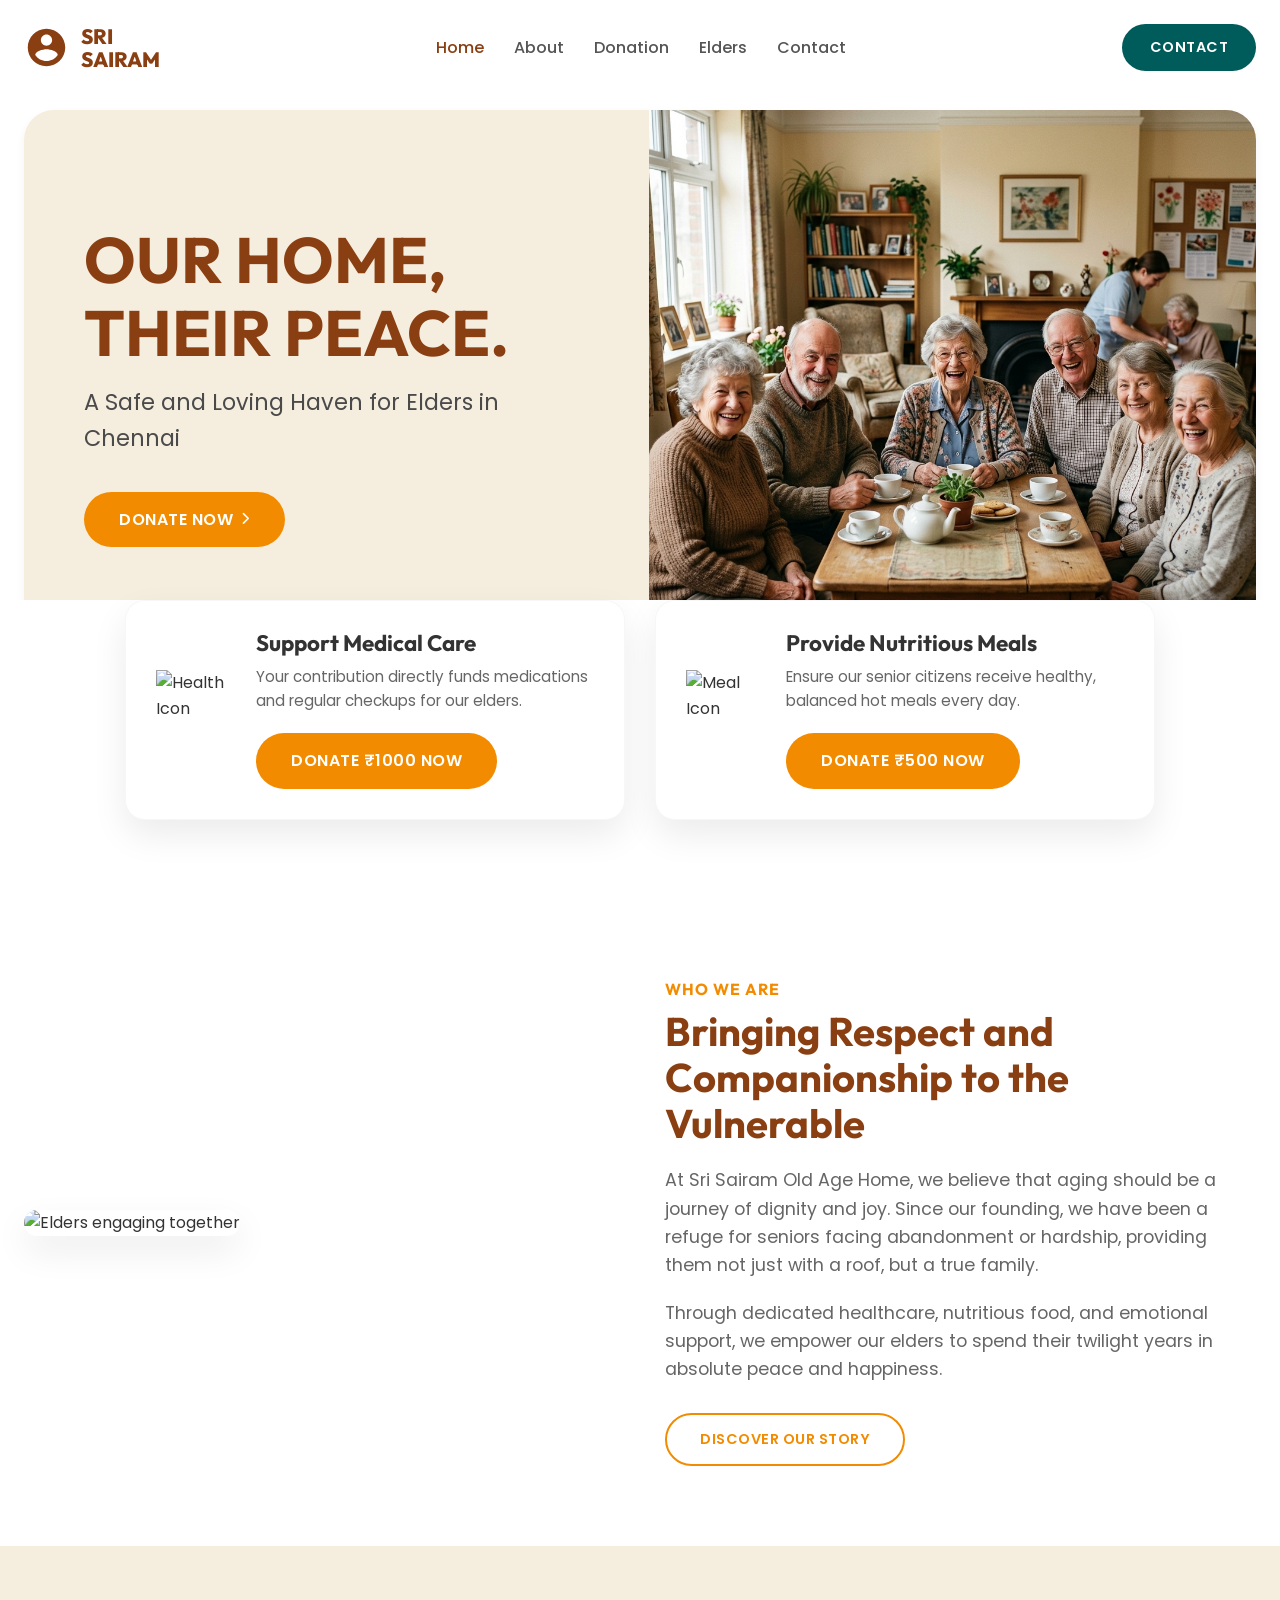
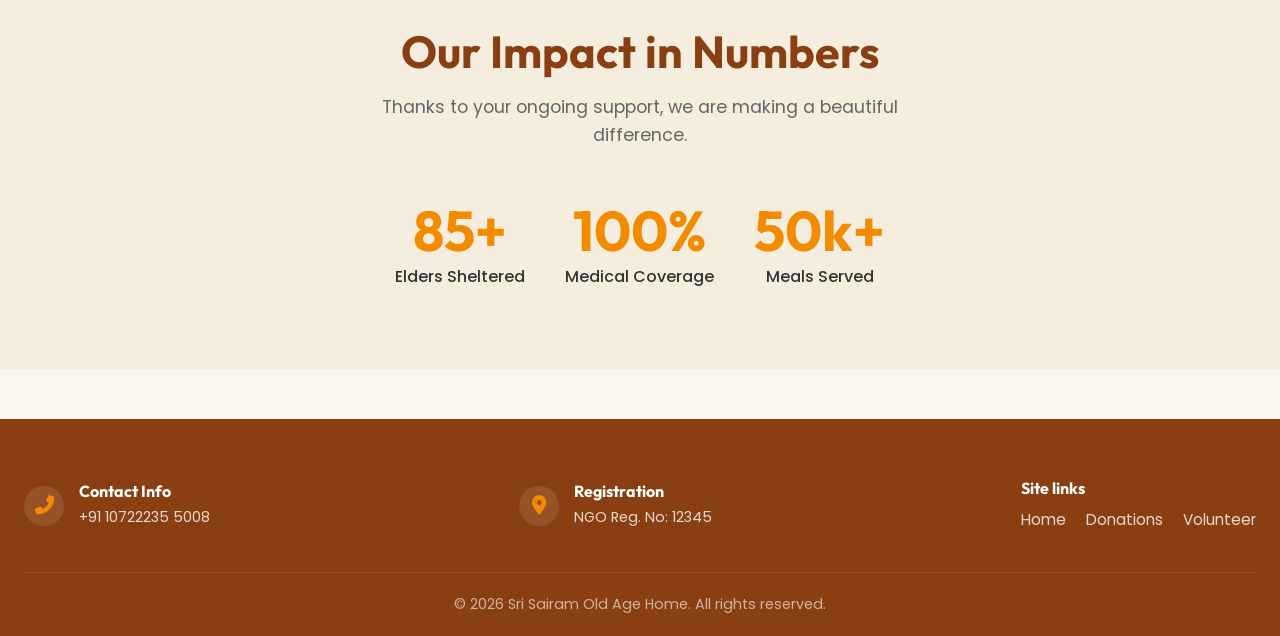
==== index.html @ 3b90da7c "Initial commit of frontend codebase" ====
<!DOCTYPE html>
<html lang="en">
<head>
    <meta charset="UTF-8">
    <meta name="viewport" content="width=device-width, initial-scale=1.0">
    <title>Sri Sairam Old Age Home | A Safe Haven For Elders</title>
    <meta name="description" content="Sri Sairam Old Age Home provides peace, care, and a loving community for senior citizens in Chennai. Donate to support our elders.">
    <link rel="stylesheet" href="https://cdnjs.cloudflare.com/ajax/libs/font-awesome/6.4.0/css/all.min.css">
    <link rel="stylesheet" href="style.css">
</head>
<body>

    <!-- Navbar -->
    <nav class="navbar">
        <div class="container nav-container">
            <a href="index.html" class="logo">
                <svg viewBox="0 0 24 24" fill="currentColor">
                    <path d="M12 2C6.48 2 2 6.48 2 12s4.48 10 10 10 10-4.48 10-10S17.52 2 12 2zm0 3c1.66 0 3 1.34 3 3s-1.34 3-3 3-3-1.34-3-3 1.34-3 3-3zm0 14.2c-2.5 0-4.71-1.28-6-3.22.03-1.99 4-3.08 6-3.08 1.99 0 5.97 1.09 6 3.08-1.29 1.94-3.5 3.22-6 3.22z"/>
                </svg>
                <span>Sri<br>Sairam</span>
            </a>
            <div class="hamburger">
                <i class="fas fa-bars"></i>
            </div>
            <ul class="nav-links">
                <li><a href="index.html" class="active">Home</a></li>
                <li><a href="about.html">About</a></li>
                <li><a href="donate.html">Donation</a></li>
                <li><a href="elders.html">Elders</a></li>
                <li><a href="contact.html">Contact</a></li>
            </ul>
            <a href="contact.html" class="btn btn-teal nav-btn">CONTACT</a>
        </div>
    </nav>

    <!-- Hero Section -->
    <section class="hero-wrapper">
        <div class="container">
            <div class="hero-inner fade-in">
                <div class="hero-content">
                    <h1>OUR HOME,<br>THEIR PEACE.</h1>
                    <p>A Safe and Loving Haven for Elders in Chennai</p>
                    <a href="donate.html" class="btn btn-orange">DONATE NOW <i class="fas fa-chevron-right" style="margin-left: 8px; font-size: 0.8rem;"></i></a>
                </div>
                <!-- Adding image container right side -->
                <div class="hero-image" style="background-image: url('images/hero.png');"></div>
            </div>
        </div>
    </section>

    <!-- Overlay Cards Section -->
    <section class="cards-overlay fade-in">
        <div class="card-feature">
            <div class="card-icon">
                <img src="https://cdn-icons-png.flaticon.com/512/3209/3209935.png" alt="Health Icon">
            </div>
            <div class="card-feature-content">
                <h3>Support Medical Care</h3>
                <p>Your contribution directly funds medications and regular checkups for our elders.</p>
                <a href="donate.html" class="btn btn-orange">DONATE ₹1000 NOW</a>
            </div>
        </div>
        <div class="card-feature">
            <div class="card-icon">
                <img src="https://cdn-icons-png.flaticon.com/512/3063/3063822.png" alt="Meal Icon">
            </div>
            <div class="card-feature-content">
                <h3>Provide Nutritious Meals</h3>
                <p>Ensure our senior citizens receive healthy, balanced hot meals every day.</p>
                <a href="donate.html" class="btn btn-orange">DONATE ₹500 NOW</a>
            </div>
        </div>
    </section>

    <!-- About Preview Section -->
    <section class="section fade-in" style="background: var(--white);">
        <div class="container">
            <div class="about-grid">
                <div class="about-img">
                    <img src="https://images.unsplash.com/photo-1566679093847-a9a3b6f007e9?q=80&w=1471&auto=format&fit=crop" alt="Elders engaging together">
                </div>
                <div class="about-text">
                    <h4 style="color: var(--accent-orange); text-transform: uppercase; margin-bottom: 10px; letter-spacing: 1px;">Who We Are</h4>
                    <h2>Bringing Respect and Companionship to the Vulnerable</h2>
                    <p style="margin-bottom: 20px; font-size: 1.1rem; color: var(--text-gray);">At Sri Sairam Old Age Home, we believe that aging should be a journey of dignity and joy. Since our founding, we have been a refuge for seniors facing abandonment or hardship, providing them not just with a roof, but a true family.</p>
                    <p style="margin-bottom: 30px; font-size: 1.1rem; color: var(--text-gray);">Through dedicated healthcare, nutritious food, and emotional support, we empower our elders to spend their twilight years in absolute peace and happiness.</p>
                    <a href="about.html" class="btn btn-orange-outline">Discover Our Story</a>
                </div>
            </div>
        </div>
    </section>

    <!-- Testimonials / Brief Stats -->
    <section class="section fade-in" style="background: var(--hero-bg);">
        <div class="container" style="text-align: center;">
            <h2 class="section-title">Our Impact in Numbers</h2>
            <p class="section-subtitle">Thanks to your ongoing support, we are making a beautiful difference.</p>
            <div style="display: flex; justify-content: center; gap: 40px; margin-top: 50px; flex-wrap: wrap;">
                <div>
                    <h1 style="font-size: 3.5rem; color: var(--accent-orange);">85+</h1>
                    <p style="font-weight: 500;">Elders Sheltered</p>
                </div>
                <div>
                    <h1 style="font-size: 3.5rem; color: var(--accent-orange);">100%</h1>
                    <p style="font-weight: 500;">Medical Coverage</p>
                </div>
                <div>
                    <h1 style="font-size: 3.5rem; color: var(--accent-orange);">50k+</h1>
                    <p style="font-weight: 500;">Meals Served</p>
                </div>
            </div>
        </div>
    </section>

    <!-- Footer -->
    <footer class="footer">
        <div class="container">
            <div class="footer-top">
                <div class="footer-section">
                    <div class="footer-icon"><i class="fas fa-phone-alt"></i></div>
                    <div class="footer-text">
                        <h4>Contact Info</h4>
                        <p>+91 10722235 5008</p>
                    </div>
                </div>
                
                <div class="footer-section">
                    <div class="footer-icon"><i class="fas fa-map-marker-alt"></i></div>
                    <div class="footer-text">
                        <h4>Registration</h4>
                        <p>NGO Reg. No: 12345</p>
                    </div>
                </div>

                <div class="footer-section">
                    <div class="footer-text">
                        <h4 style="margin-bottom: 10px;">Site links</h4>
                        <div class="footer-links">
                            <a href="index.html">Home</a>
                            <a href="donate.html">Donations</a>
                            <a href="contact.html">Volunteer</a>
                        </div>
                    </div>
                </div>
            </div>
            <div class="footer-bottom">
                <p>&copy; 2026 Sri Sairam Old Age Home. All rights reserved.</p>
            </div>
        </div>
    </footer>

    <script src="script.js"></script>
</body>
</html>
---- style.css ----
@import url('https://fonts.googleapis.com/css2?family=Outfit:wght@300;400;500;600;700;800&family=Poppins:wght@300;400;500;600;700&display=swap');

:root {
  --primary-brown: #8a3f12;
  --primary-brown-light: #a3501a;
  --secondary-teal: #005b5b;
  --accent-orange: #f28b00;
  --bg-cream: #f9f6ef;
  --hero-bg: #f5eedf;
  --text-dark: #333333;
  --text-gray: #666666;
  --white: #ffffff;
  --shadow-sm: 0 4px 10px rgba(0, 0, 0, 0.05);
  --shadow-md: 0 15px 35px rgba(0, 0, 0, 0.08);
  --shadow-lg: 0 25px 50px rgba(0, 0, 0, 0.12);
  --border-radius: 20px;
  --transition: all 0.3s ease-in-out;
}

* {
  margin: 0;
  padding: 0;
  box-sizing: border-box;
}

html {
  scroll-behavior: smooth;
}

body {
  font-family: 'Poppins', sans-serif;
  color: var(--text-dark);
  background-color: var(--bg-cream);
  line-height: 1.6;
  overflow-x: hidden;
}

/* Typography styles */
h1, h2, h3, h4, h5, h6 {
  font-family: 'Outfit', sans-serif;
  font-weight: 700;
  line-height: 1.15;
}

a {
  text-decoration: none;
  color: inherit;
  transition: var(--transition);
}

ul {
  list-style: none;
}

.container {
  max-width: 1280px;
  margin: 0 auto;
  padding: 0 24px;
}

/* Animations */
.fade-in {
  opacity: 0;
  transform: translateY(30px);
  transition: opacity 0.8s ease, transform 0.8s ease;
}

.fade-in.visible {
  opacity: 1;
  transform: translateY(0);
}

/* Buttons */
.btn {
  display: inline-flex;
  align-items: center;
  justify-content: center;
  padding: 12px 28px;
  border-radius: 40px;
  font-weight: 600;
  text-transform: uppercase;
  font-size: 0.9rem;
  letter-spacing: 0.5px;
  cursor: pointer;
  border: none;
  transition: var(--transition);
}

.btn-teal {
  background-color: var(--secondary-teal);
  color: var(--white);
}

.btn-teal:hover {
  background-color: #004545;
  transform: translateY(-2px);
  box-shadow: var(--shadow-sm);
}

.btn-orange {
  background-color: var(--accent-orange);
  color: var(--white);
  padding: 15px 35px;
  font-size: 1rem;
}

.btn-orange:hover {
  background-color: #d67a00;
  transform: translateY(-2px);
  box-shadow: var(--shadow-md);
}

.btn-orange-outline {
  background-color: transparent;
  color: var(--accent-orange);
  border: 2px solid var(--accent-orange);
  padding: 13px 33px;
}
.btn-orange-outline:hover {
  background-color: var(--accent-orange);
  color: var(--white);
}

/* Navbar */
.navbar {
  position: fixed;
  top: 0;
  left: 0;
  width: 100%;
  padding: 24px 0;
  z-index: 1000;
  transition: var(--transition);
  background: transparent;
}

.navbar.scrolled {
  background: var(--white);
  padding: 15px 0;
  box-shadow: var(--shadow-sm);
}

.nav-container {
  display: flex;
  justify-content: space-between;
  align-items: center;
}

.logo {
  display: flex;
  align-items: center;
  gap: 12px;
  font-family: 'Outfit', sans-serif;
  color: var(--primary-brown);
  font-weight: 800;
  line-height: 1.1;
  font-size: 1.3rem;
  text-transform: uppercase;
}
.logo svg {
  width: 45px;
  height: 45px;
  fill: var(--primary-brown);
}

.nav-links {
  display: flex;
  gap: 30px;
  align-items: center;
}

.nav-links a {
  font-weight: 500;
  font-size: 1rem;
  color: #555;
}

.nav-links a:hover, .nav-links a.active {
  color: var(--primary-brown);
}

.hamburger {
  display: none;
  cursor: pointer;
  font-size: 1.5rem;
  color: var(--primary-brown);
}

/* Hero Section */
.hero-wrapper {
  padding-top: 110px;
  background-color: var(--white);
  position: relative;
}

.hero-inner {
  display: flex;
  background-color: var(--hero-bg);
  border-radius: 30px;
  overflow: hidden;
  min-height: 550px;
  position: relative;
  box-shadow: var(--shadow-sm);
}

.hero-content {
  flex: 1;
  padding: 80px 60px;
  display: flex;
  flex-direction: column;
  justify-content: center;
  align-items: flex-start;
  z-index: 2;
}

.hero-content h1 {
  font-size: 4rem;
  color: var(--primary-brown);
  margin-bottom: 15px;
}

.hero-content p {
  font-size: 1.4rem;
  color: #4a4a4a;
  margin-bottom: 35px;
  font-weight: 400;
}

.hero-image {
  flex: 1.2;
  background: url('https://images.unsplash.com/photo-1540479859555-17af45c78602?q=80&w=1470&auto=format&fit=crop') center/cover no-repeat;
  position: relative;
}

/* Needs to match the design */
/* Featured Cards Overlay */
.cards-overlay {
  display: flex;
  justify-content: center;
  gap: 30px;
  margin-top: -60px;
  position: relative;
  z-index: 10;
  padding-bottom: 80px;
  background-color: var(--white);
}

.card-feature {
  background: var(--white);
  border-radius: var(--border-radius);
  padding: 30px;
  display: flex;
  align-items: center;
  gap: 20px;
  width: 500px;
  box-shadow: var(--shadow-md);
  transition: var(--transition);
  border: 1px solid rgba(0,0,0,0.03);
  text-align: center;
  flex-direction: column;
}
@media(min-width: 768px){
  .card-feature {
    flex-direction: row;
    text-align: left;
  }
}

.card-feature:hover {
  transform: translateY(-8px);
  box-shadow: var(--shadow-lg);
}

.card-icon {
  width: 80px;
  height: 80px;
  flex-shrink: 0;
  display: flex;
  align-items: center;
  justify-content: center;
}

.card-icon img {
  width: 100%;
  height: 100%;
  object-fit: contain;
}

.card-feature-content h3 {
  font-size: 1.4rem;
  color: var(--text-dark);
  margin-bottom: 8px;
}

.card-feature-content p {
  font-size: 0.95rem;
  color: var(--text-gray);
  margin-bottom: 20px;
}

/* Sections General */
.section {
  padding: 80px 0;
}

.section-header {
  text-align: center;
  margin-bottom: 50px;
}

.section-title {
  font-size: 2.8rem;
  color: var(--primary-brown);
  margin-bottom: 15px;
}

.section-subtitle {
  font-size: 1.1rem;
  color: var(--text-gray);
  max-width: 600px;
  margin: 0 auto;
}

/* Children / Stories Page */
.children-grid {
  display: grid;
  grid-template-columns: repeat(auto-fill, minmax(300px, 1fr));
  gap: 30px;
}

.child-card {
  background: var(--white);
  border-radius: var(--border-radius);
  overflow: hidden;
  box-shadow: var(--shadow-sm);
  transition: var(--transition);
  border: 1px solid rgba(0,0,0,0.05);
}

.child-card:hover {
  transform: translateY(-10px);
  box-shadow: var(--shadow-lg);
}

.child-img {
  width: 100%;
  height: 250px;
  overflow: hidden;
}

.child-img img {
  width: 100%;
  height: 100%;
  object-fit: cover;
  transition: transform 0.5s ease;
}

.child-card:hover .child-img img {
  transform: scale(1.08);
}

.child-info {
  padding: 25px;
}

.child-info h3 {
  font-size: 1.5rem;
  color: var(--text-dark);
  margin-bottom: 10px;
}

.child-info p {
  font-size: 0.95rem;
  color: var(--text-gray);
  margin-bottom: 20px;
  display: -webkit-box;
  -webkit-line-clamp: 3;
  -webkit-box-orient: vertical;
  overflow: hidden;
}

/* About Page */
.about-grid {
  display: grid;
  grid-template-columns: 1fr 1fr;
  gap: 50px;
  align-items: center;
}

.about-img img {
  width: 100%;
  border-radius: var(--border-radius);
  box-shadow: var(--shadow-md);
}

.about-text h2 {
  font-size: 2.5rem;
  color: var(--primary-brown);
  margin-bottom: 20px;
}

/* Donate Page */
.donate-form-wrapper {
  background: var(--white);
  padding: 50px;
  border-radius: var(--border-radius);
  box-shadow: var(--shadow-md);
  max-width: 800px;
  margin: 0 auto;
}

.amount-options {
  display: flex;
  gap: 15px;
  margin-bottom: 30px;
  flex-wrap: wrap;
}

.amount-btn {
  flex: 1;
  min-width: 120px;
  padding: 15px 20px;
  background: #f4f4f4;
  border: 2px solid #e0e0e0;
  border-radius: 10px;
  font-size: 1.2rem;
  font-weight: 600;
  color: var(--text-dark);
  cursor: pointer;
  transition: var(--transition);
}

.amount-btn.active, .amount-btn:hover {
  background: var(--accent-orange);
  color: var(--white);
  border-color: var(--accent-orange);
}

.form-group {
  margin-bottom: 20px;
}

.form-group label {
  display: block;
  margin-bottom: 8px;
  font-weight: 500;
}

.form-control {
  width: 100%;
  padding: 15px;
  border: 1px solid #ddd;
  border-radius: 8px;
  font-family: 'Poppins', sans-serif;
  font-size: 1rem;
  transition: var(--transition);
}

.form-control:focus {
  outline: none;
  border-color: var(--secondary-teal);
  box-shadow: 0 0 0 3px rgba(0, 91, 91, 0.1);
}

/* Contact Page */
.contact-container {
  display: grid;
  grid-template-columns: 1fr 1.5fr;
  gap: 50px;
}

.contact-info-box {
  background: var(--primary-brown);
  color: var(--white);
  padding: 40px;
  border-radius: var(--border-radius);
}

.contact-info-item {
  display: flex;
  align-items: center;
  gap: 15px;
  margin-bottom: 30px;
}

.contact-info-item i {
  font-size: 1.5rem;
  color: var(--accent-orange);
}

/* Footer */
.footer {
  background-color: var(--primary-brown);
  color: var(--white);
  padding: 60px 0 20px;
  margin-top: 50px;
}

.footer-top {
  display: flex;
  flex-wrap: wrap;
  justify-content: space-between;
  gap: 30px;
  margin-bottom: 40px;
  align-items: center;
}

.footer-section {
  display: flex;
  align-items: center;
  gap: 15px;
}

.footer-icon {
  width: 40px;
  height: 40px;
  background: rgba(255,255,255,0.1);
  border-radius: 50%;
  display: flex;
  align-items: center;
  justify-content: center;
  font-size: 1.2rem;
  color: var(--accent-orange);
}

.footer-text h4 {
  font-size: 1rem;
  margin-bottom: 5px;
}
.footer-text p {
  font-size: 0.9rem;
  color: rgba(255,255,255,0.8);
}

.footer-links {
  display: flex;
  gap: 20px;
}
.footer-links a {
  color: rgba(255,255,255,0.8);
  font-size: 0.95rem;
}
.footer-links a:hover {
  color: var(--white);
}

.footer-bottom {
  text-align: center;
  padding-top: 20px;
  border-top: 1px solid rgba(255,255,255,0.1);
  font-size: 0.9rem;
  color: rgba(255,255,255,0.6);
}

/* Glassmorphism */
.glass {
  background: rgba(255, 255, 255, 0.7);
  backdrop-filter: blur(10px);
  -webkit-backdrop-filter: blur(10px);
  border: 1px solid rgba(255, 255, 255, 0.4);
}

/* Responsive */
@media (max-width: 992px) {
  .hero-inner {
    flex-direction: column;
  }
  .hero-image {
    min-height: 300px;
  }
  .hero-content h1 {
    font-size: 3rem;
  }
  .cards-overlay {
    flex-direction: column;
    align-items: center;
    padding: 0 20px;
    margin-top: -30px;
    background: transparent;
  }
  .card-feature {
    width: 100%;
    margin-bottom: 20px;
  }
  .about-grid, .contact-container {
    grid-template-columns: 1fr;
  }
  .nav-links, .nav-btn {
    display: none;
  }
  .hamburger {
    display: block;
  }
  .nav-links.active {
    display: flex;
    flex-direction: column;
    position: absolute;
    top: 80px;
    left: 0;
    width: 100%;
    background: var(--white);
    padding: 20px;
    box-shadow: var(--shadow-md);
  }
  .nav-btn.active {
    display: inline-flex;
    margin-top: 10px;
  }
}
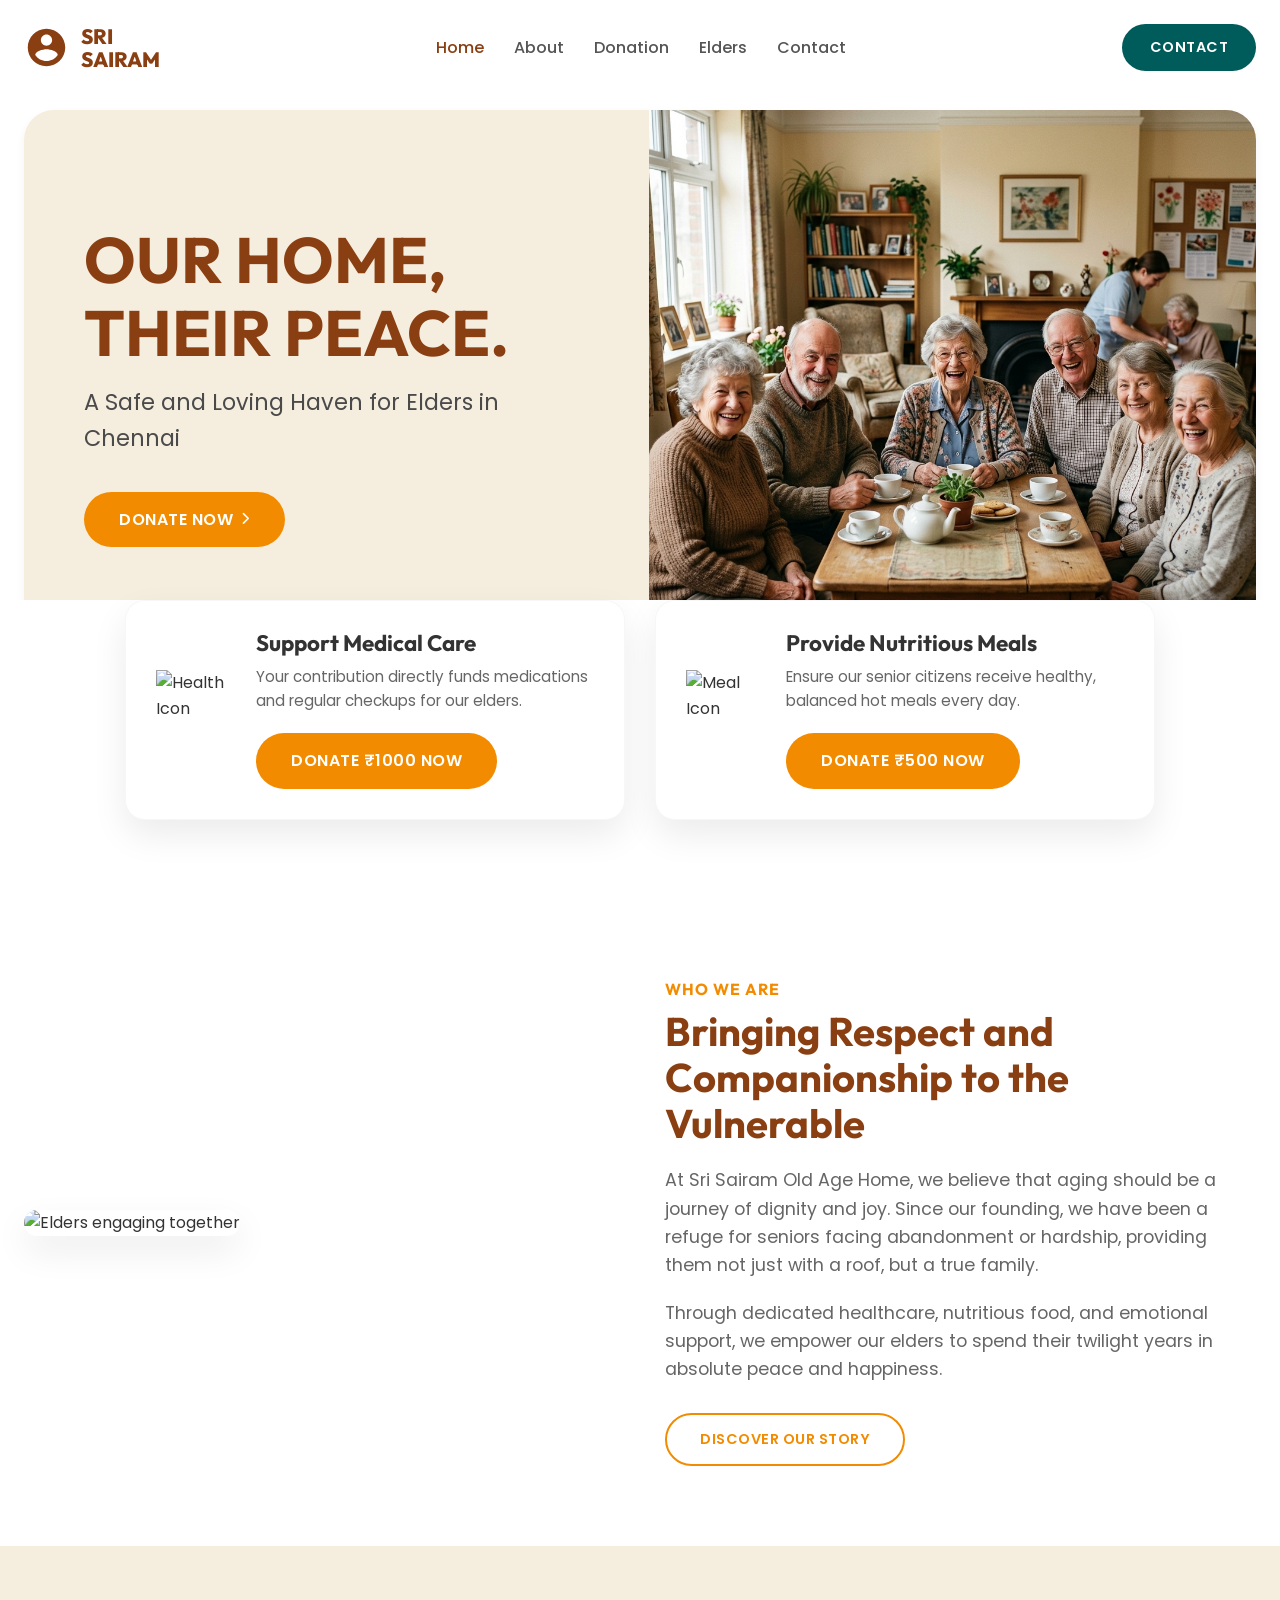
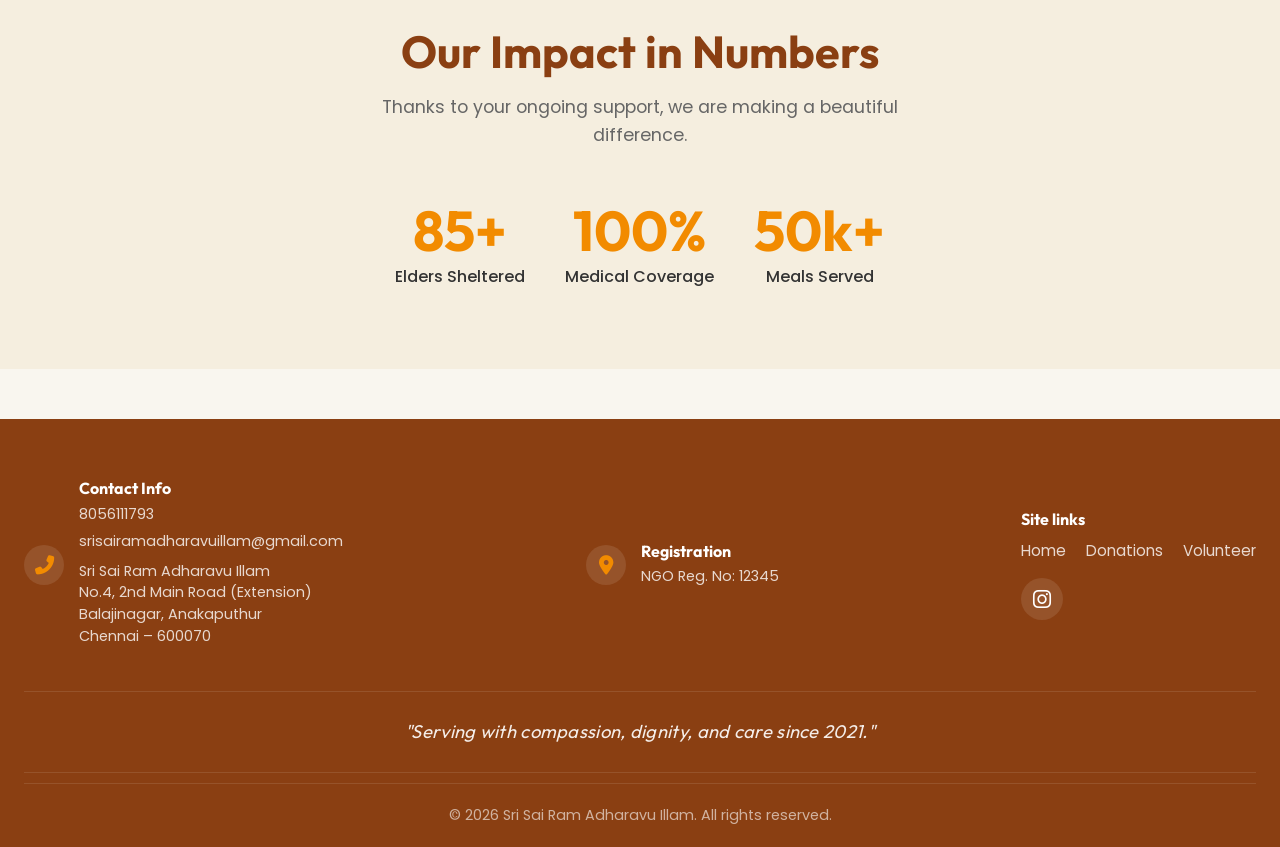
==== commit 1e65ff4c: "Update About Us page with enhanced content and SEO improvements. Revised title and meta descriptions" ====
--- a/index.html
+++ b/index.html
@@ -3,15 +3,52 @@
 <head>
     <meta charset="UTF-8">
     <meta name="viewport" content="width=device-width, initial-scale=1.0">
-    <title>Sri Sairam Old Age Home | A Safe Haven For Elders</title>
-    <meta name="description" content="Sri Sairam Old Age Home provides peace, care, and a loving community for senior citizens in Chennai. Donate to support our elders.">
+    <title>Sri Sai Ram Adharavu Illam | Old Age Home in Chennai</title>
+    <meta name="description" content="Sri Sai Ram Adharavu Illam provides compassionate care, dignity, and support to senior citizens in Chennai. Support our mission through donations and community involvement.">
+    <meta name="keywords" content="Old Age Home Chennai, Senior Citizen Care, Elderly Support, Donate for Elderly Care, Old Age Home Donation">
+    <meta name="author" content="Sri Sai Ram Adharavu Illam">
+    <link rel="canonical" href="index.html">
+    <meta property="og:type" content="website">
+    <meta property="og:title" content="Sri Sai Ram Adharavu Illam | Old Age Home in Chennai">
+    <meta property="og:description" content="Sri Sai Ram Adharavu Illam provides compassionate care, dignity, and support to senior citizens in Chennai.">
+    <meta property="og:locale" content="en_IN">
+    <meta name="twitter:card" content="summary_large_image">
+    <meta name="twitter:title" content="Sri Sai Ram Adharavu Illam | Old Age Home in Chennai">
+    <meta name="twitter:description" content="Compassionate care, dignity, and support for senior citizens in Chennai.">
     <link rel="stylesheet" href="https://cdnjs.cloudflare.com/ajax/libs/font-awesome/6.4.0/css/all.min.css">
     <link rel="stylesheet" href="style.css">
+    <script type="application/ld+json">
+    {
+        "@context": "https://schema.org",
+        "@type": "NGO",
+        "name": "Sri Sai Ram Adharavu Illam",
+        "description": "Old age home providing compassionate care, dignity, and support to senior citizens in Chennai.",
+        "url": "index.html",
+        "foundingDate": "2021",
+        "founder": {
+            "@type": "Person",
+            "name": "Mrs. M.P. Rajeswari"
+        },
+        "telephone": "+918056111793",
+        "email": "srisairamadharavuillam@gmail.com",
+        "address": {
+            "@type": "PostalAddress",
+            "streetAddress": "No.4, 2nd Main Road (Extension), Balajinagar, Anakaputhur",
+            "addressLocality": "Chennai",
+            "postalCode": "600070",
+            "addressRegion": "Tamil Nadu",
+            "addressCountry": "IN"
+        },
+        "sameAs": [
+            "https://www.instagram.com/srisairamadharavuillam.1"
+        ]
+    }
+    </script>
 </head>
 <body>
 
     <!-- Navbar -->
-    <nav class="navbar">
+    <nav class="navbar" aria-label="Main navigation">
         <div class="container nav-container">
             <a href="index.html" class="logo">
                 <svg viewBox="0 0 24 24" fill="currentColor">
@@ -116,16 +153,18 @@
     <footer class="footer">
         <div class="container">
             <div class="footer-top">
-                <div class="footer-section">
-                    <div class="footer-icon"><i class="fas fa-phone-alt"></i></div>
+                <div class="footer-section footer-contact">
+                    <div class="footer-icon"><i class="fas fa-phone-alt" aria-hidden="true"></i></div>
                     <div class="footer-text">
                         <h4>Contact Info</h4>
-                        <p>+91 10722235 5008</p>
+                        <p><a href="tel:8056111793">8056111793</a></p>
+                        <p><a href="mailto:srisairamadharavuillam@gmail.com">srisairamadharavuillam@gmail.com</a></p>
+                        <p class="footer-address">Sri Sai Ram Adharavu Illam<br>No.4, 2nd Main Road (Extension)<br>Balajinagar, Anakaputhur<br>Chennai – 600070</p>
                     </div>
                 </div>
                 
                 <div class="footer-section">
-                    <div class="footer-icon"><i class="fas fa-map-marker-alt"></i></div>
+                    <div class="footer-icon"><i class="fas fa-map-marker-alt" aria-hidden="true"></i></div>
                     <div class="footer-text">
                         <h4>Registration</h4>
                         <p>NGO Reg. No: 12345</p>
@@ -140,11 +179,24 @@
                             <a href="donate.html">Donations</a>
                             <a href="contact.html">Volunteer</a>
                         </div>
+                        <div class="footer-social" style="margin-top: 15px;">
+                            <a href="https://www.instagram.com/srisairamadharavuillam.1?igsh=dG11aHkyNHE1ZHc4"
+                               target="_blank"
+                               rel="noopener noreferrer"
+                               class="footer-instagram"
+                               aria-label="Visit our Instagram page"
+                               title="Follow us on Instagram">
+                                <i class="fab fa-instagram" aria-hidden="true"></i>
+                            </a>
+                        </div>
                     </div>
                 </div>
             </div>
+            <div class="footer-quote fade-in">
+                <p>"Serving with compassion, dignity, and care since 2021."</p>
+            </div>
             <div class="footer-bottom">
-                <p>&copy; 2026 Sri Sairam Old Age Home. All rights reserved.</p>
+                <p>&copy; 2026 Sri Sai Ram Adharavu Illam. All rights reserved.</p>
             </div>
         </div>
     </footer>
--- a/style.css
+++ b/style.css
@@ -606,3 +606,592 @@
     margin-top: 10px;
   }
 }
+
+/* Enhanced Animations */
+.slide-in-left {
+  opacity: 0;
+  transform: translateX(-40px);
+  transition: opacity 0.8s ease, transform 0.8s ease;
+}
+
+.slide-in-right {
+  opacity: 0;
+  transform: translateX(40px);
+  transition: opacity 0.8s ease, transform 0.8s ease;
+}
+
+.stagger-item {
+  opacity: 0;
+  transform: translateY(25px);
+  transition: opacity 0.6s ease, transform 0.6s ease;
+}
+
+.slide-in-left.visible,
+.slide-in-right.visible,
+.stagger-item.visible {
+  opacity: 1;
+  transform: translate(0);
+}
+
+.founder-card {
+  background: var(--white);
+  border-radius: var(--border-radius);
+  padding: 35px;
+  box-shadow: var(--shadow-md);
+  text-align: center;
+  border: 1px solid rgba(0, 0, 0, 0.05);
+  opacity: 0;
+  transform: translateY(30px) scale(0.95);
+  transition: opacity 0.9s ease, transform 0.9s ease, box-shadow 0.4s ease;
+}
+
+.founder-card.visible {
+  opacity: 1;
+  transform: translateY(0) scale(1);
+}
+
+.founder-card:hover {
+  transform: translateY(-6px);
+  box-shadow: var(--shadow-lg);
+}
+
+.founder-avatar {
+  width: 90px;
+  height: 90px;
+  border-radius: 50%;
+  background: var(--hero-bg);
+  display: flex;
+  align-items: center;
+  justify-content: center;
+  margin: 0 auto 20px;
+  font-size: 2.2rem;
+  color: var(--primary-brown);
+  border: 3px solid var(--accent-orange);
+}
+
+.founder-card h3 {
+  font-size: 1.5rem;
+  color: var(--primary-brown);
+  margin-bottom: 5px;
+}
+
+.founder-card .founder-role {
+  color: var(--accent-orange);
+  font-weight: 600;
+  margin-bottom: 15px;
+  text-transform: uppercase;
+  font-size: 0.85rem;
+  letter-spacing: 1px;
+}
+
+.founder-card .founder-qualification {
+  color: var(--text-gray);
+  font-size: 0.95rem;
+  margin-bottom: 10px;
+}
+
+.mission-vision-grid {
+  display: grid;
+  grid-template-columns: 1fr 1fr;
+  gap: 30px;
+  margin-top: 40px;
+}
+
+.mission-vision-card {
+  background: var(--hero-bg);
+  padding: 30px;
+  border-radius: var(--border-radius);
+  border-left: 4px solid var(--accent-orange);
+  transition: var(--transition);
+}
+
+.mission-vision-card:hover {
+  transform: translateY(-4px);
+  box-shadow: var(--shadow-sm);
+}
+
+.mission-vision-card h3 {
+  color: var(--primary-brown);
+  margin-bottom: 12px;
+  font-size: 1.3rem;
+}
+
+/* Envelope Donation Experience */
+.envelope-section {
+  display: flex;
+  flex-direction: column;
+  align-items: center;
+  padding: 20px 0 40px;
+}
+
+.envelope-wrapper {
+  perspective: 1200px;
+  min-height: 420px;
+  display: flex;
+  align-items: center;
+  justify-content: center;
+  width: 100%;
+  transition: min-height 0.8s ease;
+}
+
+.envelope-wrapper:has(.envelope.opened) {
+  min-height: 720px;
+  align-items: flex-start;
+  padding-top: 40px;
+}
+
+.envelope {
+  position: relative;
+  width: 320px;
+  height: 220px;
+  cursor: pointer;
+  animation: envelopeFloat 3s ease-in-out infinite;
+  transition: transform 0.4s ease;
+  filter: drop-shadow(0 8px 25px rgba(138, 63, 18, 0.25));
+  transform-style: preserve-3d;
+}
+
+.envelope:hover {
+  transform: scale(1.05);
+}
+
+.envelope:focus {
+  outline: 3px solid var(--secondary-teal);
+  outline-offset: 6px;
+}
+
+.envelope::before {
+  content: '';
+  position: absolute;
+  inset: -8px;
+  border-radius: 12px;
+  background: radial-gradient(ellipse at center, rgba(242, 139, 0, 0.2) 0%, transparent 70%);
+  animation: envelopeGlow 2.5s ease-in-out infinite alternate;
+  z-index: -1;
+}
+
+.envelope-body {
+  position: absolute;
+  bottom: 0;
+  width: 100%;
+  height: 160px;
+  background: linear-gradient(145deg, #f5eedf 0%, #e8dcc8 100%);
+  border: 2px solid var(--primary-brown-light);
+  border-radius: 0 0 8px 8px;
+  display: flex;
+  align-items: center;
+  justify-content: center;
+  z-index: 2;
+}
+
+.envelope-body::before,
+.envelope-body::after {
+  content: '';
+  position: absolute;
+  bottom: 0;
+  width: 50%;
+  height: 100%;
+  background: linear-gradient(145deg, #ede4d3 0%, #ddd0bc 100%);
+}
+
+.envelope-body::before {
+  left: 0;
+  clip-path: polygon(0 100%, 100% 100%, 0 0);
+  border-radius: 0 0 0 8px;
+}
+
+.envelope-body::after {
+  right: 0;
+  clip-path: polygon(0 100%, 100% 100%, 100% 0);
+  border-radius: 0 0 8px 0;
+}
+
+.envelope-flap {
+  position: absolute;
+  top: 60px;
+  left: 0;
+  width: 100%;
+  height: 100px;
+  background: linear-gradient(145deg, #f0e6d5 0%, #d9cbb5 100%);
+  border: 2px solid var(--primary-brown-light);
+  clip-path: polygon(0 0, 50% 70%, 100% 0);
+  transform-origin: top center;
+  transition: transform 0.8s ease;
+  z-index: 4;
+  backface-visibility: visible;
+}
+
+.envelope-pocket {
+  position: absolute;
+  bottom: 0;
+  width: 100%;
+  height: 80px;
+  background: linear-gradient(145deg, #c9b99a 0%, #b8a688 100%);
+  clip-path: polygon(0 100%, 50% 0, 100% 100%);
+  z-index: 3;
+}
+
+.envelope-label {
+  position: relative;
+  z-index: 5;
+  font-size: 1.2rem;
+  font-weight: 600;
+  color: var(--primary-brown);
+  animation: envelopeBounce 2s ease-in-out infinite;
+  pointer-events: none;
+}
+
+.envelope-letter {
+  position: absolute;
+  bottom: 20px;
+  left: 50%;
+  transform: translateX(-50%) translateY(0);
+  width: 280px;
+  background: var(--white);
+  border-radius: 8px;
+  padding: 0;
+  box-shadow: var(--shadow-sm);
+  z-index: 1;
+  max-height: 60px;
+  overflow: hidden;
+  transition: transform 1s ease, max-height 1s ease 0.3s, padding 0.5s ease 0.5s, box-shadow 0.5s ease;
+}
+
+.envelope.opened .envelope-flap {
+  transform: rotateX(180deg);
+  z-index: 0;
+}
+
+.envelope.opened .envelope-letter {
+  transform: translateX(-50%) translateY(-200px);
+  max-height: 800px;
+  padding: 30px 25px;
+  box-shadow: var(--shadow-lg);
+  z-index: 10;
+}
+
+.envelope.opened {
+  animation: none;
+  cursor: default;
+}
+
+.envelope.opened .envelope-letter {
+  pointer-events: auto;
+}
+
+.envelope.opened .envelope-label {
+  display: none;
+}
+
+.letter-message {
+  font-size: 1.05rem;
+  color: var(--text-dark);
+  line-height: 1.7;
+  text-align: center;
+  margin-bottom: 25px;
+  opacity: 0;
+  transition: opacity 0.6s ease 0.8s;
+}
+
+.envelope.opened .letter-message {
+  opacity: 1;
+}
+
+.letter-content {
+  opacity: 0;
+  transition: opacity 0.5s ease 1.2s;
+}
+
+.envelope.opened .letter-content {
+  opacity: 1;
+}
+
+.qr-code-wrapper {
+  display: flex;
+  justify-content: center;
+  margin-bottom: 25px;
+}
+
+.qr-code-wrapper img {
+  width: 180px;
+  height: 180px;
+  border-radius: 12px;
+  border: 2px solid var(--hero-bg);
+  animation: qrReveal 0.8s ease 1.4s both;
+}
+
+.donation-details {
+  background: var(--hero-bg);
+  border-radius: 12px;
+  padding: 20px;
+  text-align: center;
+}
+
+.donation-details h4 {
+  color: var(--primary-brown);
+  margin-bottom: 15px;
+  font-size: 1.1rem;
+}
+
+.donation-details dl {
+  display: grid;
+  gap: 8px;
+  margin-bottom: 15px;
+}
+
+.donation-details dt {
+  font-weight: 600;
+  color: var(--text-dark);
+  font-size: 0.9rem;
+}
+
+.donation-details dd {
+  color: var(--text-gray);
+  font-size: 0.95rem;
+  margin-bottom: 5px;
+}
+
+.copy-btn {
+  display: inline-flex;
+  align-items: center;
+  gap: 8px;
+  padding: 10px 18px;
+  background: var(--accent-orange);
+  color: var(--white);
+  border: none;
+  border-radius: 8px;
+  font-family: 'Poppins', sans-serif;
+  font-size: 0.85rem;
+  font-weight: 600;
+  cursor: pointer;
+  transition: var(--transition);
+  margin: 5px;
+}
+
+.copy-btn:hover {
+  background: #d67a00;
+  transform: translateY(-2px);
+}
+
+.copy-btn:focus {
+  outline: 3px solid rgba(0, 91, 91, 0.3);
+  outline-offset: 2px;
+}
+
+.copy-btn.copied {
+  background: var(--secondary-teal);
+}
+
+.copy-buttons {
+  display: flex;
+  flex-wrap: wrap;
+  justify-content: center;
+  gap: 10px;
+  margin-top: 10px;
+}
+
+/* Location Section */
+.location-section {
+  background: var(--white);
+}
+
+.location-grid {
+  display: grid;
+  grid-template-columns: 1fr 1.2fr;
+  gap: 40px;
+  align-items: start;
+}
+
+.location-info h2 {
+  font-size: 2.2rem;
+  color: var(--primary-brown);
+  margin-bottom: 25px;
+}
+
+.location-detail {
+  display: flex;
+  align-items: flex-start;
+  gap: 15px;
+  margin-bottom: 25px;
+}
+
+.location-detail i {
+  font-size: 1.3rem;
+  color: var(--accent-orange);
+  margin-top: 4px;
+  flex-shrink: 0;
+}
+
+.location-detail h3 {
+  font-size: 1rem;
+  color: var(--primary-brown);
+  margin-bottom: 5px;
+}
+
+.location-detail p,
+.location-detail a {
+  color: var(--text-gray);
+  font-size: 1rem;
+  line-height: 1.6;
+}
+
+.location-detail a:hover {
+  color: var(--accent-orange);
+}
+
+.map-container {
+  border-radius: var(--border-radius);
+  overflow: hidden;
+  box-shadow: var(--shadow-md);
+  line-height: 0;
+}
+
+.map-container iframe {
+  width: 100%;
+  height: 400px;
+  border: 0;
+  display: block;
+}
+
+/* Footer Enhancements */
+.footer-contact .footer-text p {
+  margin-bottom: 4px;
+}
+
+.footer-contact .footer-text a {
+  color: rgba(255, 255, 255, 0.8);
+}
+
+.footer-contact .footer-text a:hover {
+  color: var(--white);
+}
+
+.footer-address {
+  margin-top: 8px !important;
+  line-height: 1.5;
+}
+
+.footer-instagram {
+  display: inline-flex;
+  align-items: center;
+  justify-content: center;
+  width: 42px;
+  height: 42px;
+  background: rgba(255, 255, 255, 0.1);
+  border-radius: 50%;
+  color: var(--white);
+  font-size: 1.3rem;
+  transition: var(--transition);
+}
+
+.footer-instagram:hover {
+  background: var(--accent-orange);
+  transform: scale(1.12);
+  box-shadow: 0 0 20px rgba(242, 139, 0, 0.4);
+}
+
+.footer-quote {
+  text-align: center;
+  padding: 25px 0;
+  margin-bottom: 10px;
+  border-top: 1px solid rgba(255, 255, 255, 0.1);
+  border-bottom: 1px solid rgba(255, 255, 255, 0.1);
+}
+
+.footer-quote p {
+  font-family: 'Outfit', sans-serif;
+  font-size: 1.15rem;
+  font-style: italic;
+  color: rgba(255, 255, 255, 0.9);
+  letter-spacing: 0.3px;
+}
+
+/* Keyframe Animations */
+@keyframes envelopeFloat {
+  0%, 100% { transform: translateY(0); }
+  50% { transform: translateY(-12px); }
+}
+
+@keyframes envelopeGlow {
+  0% { opacity: 0.4; }
+  100% { opacity: 0.8; }
+}
+
+@keyframes envelopeBounce {
+  0%, 100% { transform: scale(1); }
+  50% { transform: scale(1.05); }
+}
+
+@keyframes qrReveal {
+  from {
+    opacity: 0;
+    transform: scale(0.85);
+  }
+  to {
+    opacity: 1;
+    transform: scale(1);
+  }
+}
+
+/* Reduced Motion */
+@media (prefers-reduced-motion: reduce) {
+  .fade-in,
+  .slide-in-left,
+  .slide-in-right,
+  .stagger-item,
+  .founder-card {
+    opacity: 1;
+    transform: none;
+    transition: none;
+  }
+
+  .envelope {
+    animation: none;
+  }
+
+  .envelope::before {
+    animation: none;
+  }
+
+  .envelope-label {
+    animation: none;
+  }
+
+  .envelope-flap,
+  .envelope-letter {
+    transition-duration: 0.01ms;
+  }
+
+  .qr-code-wrapper img {
+    animation: none;
+    opacity: 1;
+    transform: none;
+  }
+
+  .letter-message,
+  .letter-content {
+    opacity: 1;
+    transition: none;
+  }
+
+  html {
+    scroll-behavior: auto;
+  }
+}
+
+@media (max-width: 992px) {
+  .mission-vision-grid,
+  .location-grid {
+    grid-template-columns: 1fr;
+  }
+
+  .envelope.opened .envelope-letter {
+    transform: translateX(-50%) translateY(-180px);
+    width: 90vw;
+    max-width: 320px;
+  }
+
+  .map-container iframe {
+    height: 300px;
+  }
+}
